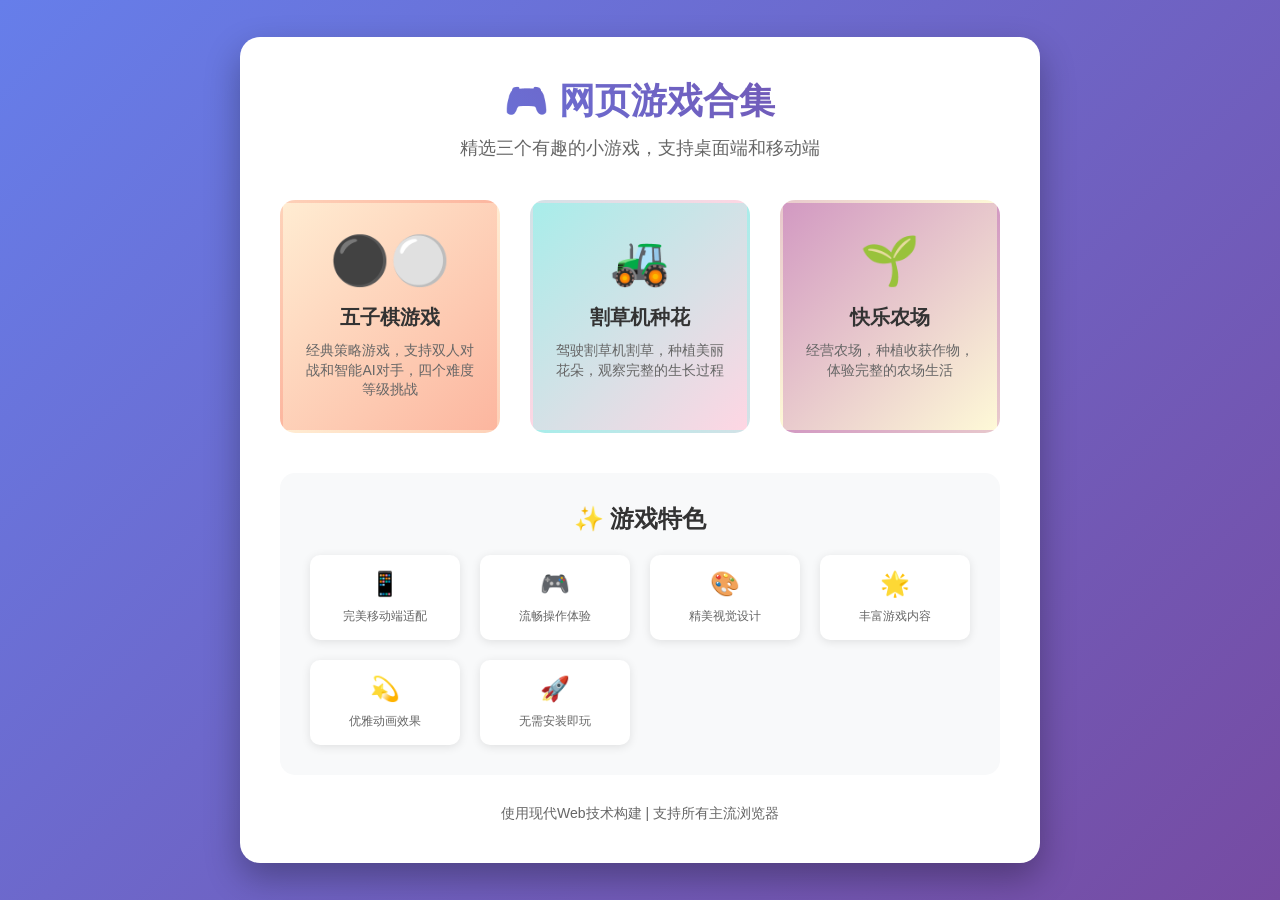
==== index.html @ a4f5aa7b "添加游戏主页和优化Vercel部署配置 - 创建精美的游戏选择主页 - 更新Vercel配置支持多游戏路由 - 添加完整的农作物生长系统 - 支持三个游戏的独立访问路径 - 优化移动端用户体验  部署" ====
<!DOCTYPE html>
<html lang="zh-CN">
<head>
    <meta charset="UTF-8">
    <meta name="viewport" content="width=device-width, initial-scale=1.0">
    <title>网页游戏合集</title>
    <style>
        * {
            margin: 0;
            padding: 0;
            box-sizing: border-box;
        }

        body {
            font-family: Arial, sans-serif;
            background: linear-gradient(135deg, #667eea 0%, #764ba2 100%);
            min-height: 100vh;
            display: flex;
            justify-content: center;
            align-items: center;
            padding: 20px;
        }

        .game-container {
            background: white;
            border-radius: 20px;
            box-shadow: 0 15px 35px rgba(0, 0, 0, 0.3);
            padding: 40px;
            max-width: 800px;
            width: 100%;
            text-align: center;
        }

        .header {
            margin-bottom: 40px;
        }

        .title {
            font-size: 36px;
            color: #333;
            margin-bottom: 10px;
            font-weight: bold;
            background: linear-gradient(45deg, #667eea, #764ba2);
            -webkit-background-clip: text;
            -webkit-text-fill-color: transparent;
            background-clip: text;
        }

        .subtitle {
            font-size: 18px;
            color: #666;
        }

        .games-grid {
            display: grid;
            grid-template-columns: repeat(auto-fit, minmax(220px, 1fr));
            gap: 30px;
            margin-bottom: 40px;
        }

        .game-card {
            background: linear-gradient(135deg, #f5f7fa 0%, #c3cfe2 100%);
            border-radius: 15px;
            padding: 30px 20px;
            text-decoration: none;
            color: #333;
            transition: all 0.3s ease;
            border: 3px solid transparent;
            position: relative;
            overflow: hidden;
        }

        .game-card:hover {
            transform: translateY(-5px);
            box-shadow: 0 10px 25px rgba(0, 0, 0, 0.2);
            border-color: #667eea;
        }

        .game-icon {
            font-size: 48px;
            margin-bottom: 15px;
            display: block;
        }

        .game-title {
            font-size: 20px;
            font-weight: bold;
            margin-bottom: 10px;
            color: #333;
        }

        .game-description {
            font-size: 14px;
            color: #666;
            line-height: 1.4;
        }

        .game-card::before {
            content: '';
            position: absolute;
            top: 0;
            left: -100%;
            width: 100%;
            height: 100%;
            background: linear-gradient(90deg, transparent, rgba(255,255,255,0.4), transparent);
            transition: left 0.5s;
        }

        .game-card:hover::before {
            left: 100%;
        }

        .features {
            background: #f8f9fa;
            border-radius: 15px;
            padding: 30px;
            margin-bottom: 30px;
        }

        .features-title {
            font-size: 24px;
            color: #333;
            margin-bottom: 20px;
            font-weight: bold;
        }

        .features-grid {
            display: grid;
            grid-template-columns: repeat(auto-fit, minmax(150px, 1fr));
            gap: 20px;
        }

        .feature-item {
            text-align: center;
            padding: 15px;
            background: white;
            border-radius: 10px;
            box-shadow: 0 2px 10px rgba(0, 0, 0, 0.1);
        }

        .feature-icon {
            font-size: 24px;
            margin-bottom: 8px;
            display: block;
        }

        .feature-text {
            font-size: 12px;
            color: #666;
            font-weight: 500;
        }

        .footer {
            color: #666;
            font-size: 14px;
        }

        @media (max-width: 768px) {
            .game-container {
                padding: 20px;
            }

            .title {
                font-size: 28px;
            }

            .games-grid {
                grid-template-columns: 1fr;
                gap: 20px;
            }

            .features-grid {
                grid-template-columns: repeat(2, 1fr);
            }
        }

        .game-card.gomoku {
            background: linear-gradient(135deg, #ffecd2 0%, #fcb69f 100%);
        }

        .game-card.lawnmower {
            background: linear-gradient(135deg, #a8edea 0%, #fed6e3 100%);
        }

        .game-card.farm {
            background: linear-gradient(135deg, #d299c2 0%, #fef9d7 100%);
        }
    </style>
</head>
<body>
    <div class="game-container">
        <div class="header">
            <h1 class="title">🎮 网页游戏合集</h1>
            <p class="subtitle">精选三个有趣的小游戏，支持桌面端和移动端</p>
        </div>

        <div class="games-grid">
            <a href="gomoku.html" class="game-card gomoku">
                <span class="game-icon">⚫⚪</span>
                <h3 class="game-title">五子棋游戏</h3>
                <p class="game-description">经典策略游戏，支持双人对战和智能AI对手，四个难度等级挑战</p>
            </a>

            <a href="lawn-mower-game.html" class="game-card lawnmower">
                <span class="game-icon">🚜</span>
                <h3 class="game-title">割草机种花</h3>
                <p class="game-description">驾驶割草机割草，种植美丽花朵，观察完整的生长过程</p>
            </a>

            <a href="farm-game.html" class="game-card farm">
                <span class="game-icon">🌱</span>
                <h3 class="game-title">快乐农场</h3>
                <p class="game-description">经营农场，种植收获作物，体验完整的农场生活</p>
            </a>
        </div>

        <div class="features">
            <h3 class="features-title">✨ 游戏特色</h3>
            <div class="features-grid">
                <div class="feature-item">
                    <span class="feature-icon">📱</span>
                    <span class="feature-text">完美移动端适配</span>
                </div>
                <div class="feature-item">
                    <span class="feature-icon">🎮</span>
                    <span class="feature-text">流畅操作体验</span>
                </div>
                <div class="feature-item">
                    <span class="feature-icon">🎨</span>
                    <span class="feature-text">精美视觉设计</span>
                </div>
                <div class="feature-item">
                    <span class="feature-icon">🌟</span>
                    <span class="feature-text">丰富游戏内容</span>
                </div>
                <div class="feature-item">
                    <span class="feature-icon">💫</span>
                    <span class="feature-text">优雅动画效果</span>
                </div>
                <div class="feature-item">
                    <span class="feature-icon">🚀</span>
                    <span class="feature-text">无需安装即玩</span>
                </div>
            </div>
        </div>

        <div class="footer">
            <p>使用现代Web技术构建 | 支持所有主流浏览器</p>
        </div>
    </div>

    <script>
        // 添加页面加载动画
        document.addEventListener('DOMContentLoaded', function() {
            const cards = document.querySelectorAll('.game-card');
            cards.forEach((card, index) => {
                card.style.opacity = '0';
                card.style.transform = 'translateY(20px)';

                setTimeout(() => {
                    card.style.transition = 'all 0.6s ease';
                    card.style.opacity = '1';
                    card.style.transform = 'translateY(0)';
                }, index * 200);
            });
        });
    </script>
</body>
</html>
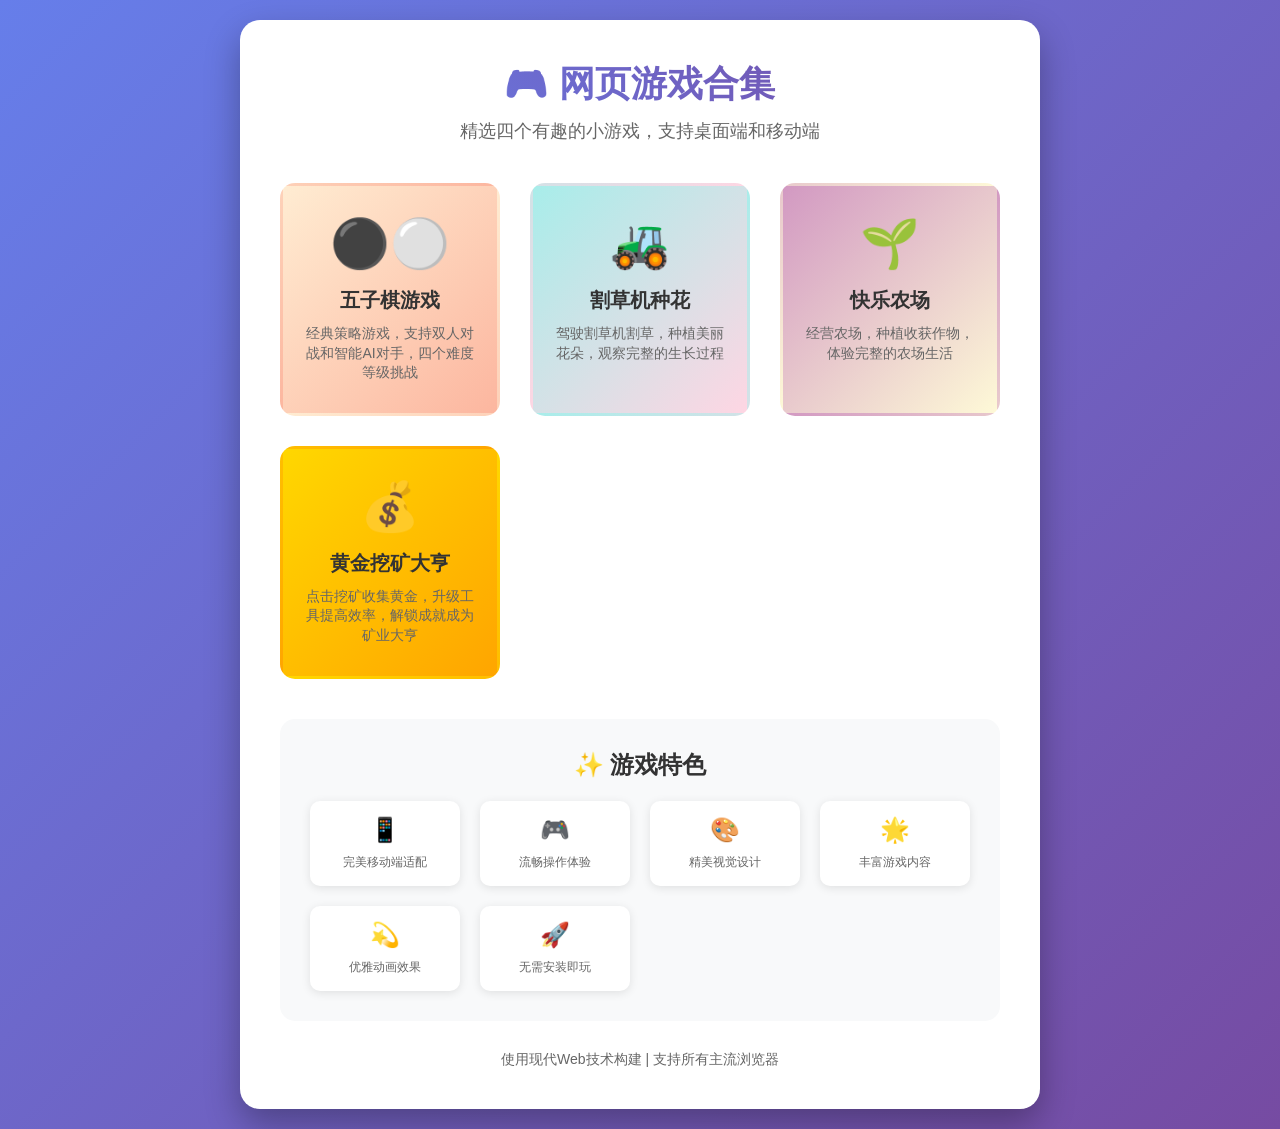
==== commit bd736b8d: "将黄金挖矿游戏集成到游戏合集中 - 更新index.html添加黄金挖矿游戏入口 - 重命名CSS和JS文件避免与其他游戏冲突 - 修复文件引用路径确保游戏正常运行 - 更新Vercel配置支持新的游" ====
--- a/index.html
+++ b/index.html
@@ -185,33 +185,43 @@
         .game-card.farm {
             background: linear-gradient(135deg, #d299c2 0%, #fef9d7 100%);
         }
+
+        .game-card.goldmining {
+            background: linear-gradient(135deg, #FFD700 0%, #FFA500 100%);
+        }
     </style>
 </head>
 <body>
     <div class="game-container">
         <div class="header">
             <h1 class="title">🎮 网页游戏合集</h1>
-            <p class="subtitle">精选三个有趣的小游戏，支持桌面端和移动端</p>
+            <p class="subtitle">精选四个有趣的小游戏，支持桌面端和移动端</p>
         </div>
 
         <div class="games-grid">
-            <a href="gomoku.html" class="game-card gomoku">
+            <a href="gomoku.html" class="game-card gomoku" onclick="navigateToGame('gomoku.html'); return false;">
                 <span class="game-icon">⚫⚪</span>
                 <h3 class="game-title">五子棋游戏</h3>
                 <p class="game-description">经典策略游戏，支持双人对战和智能AI对手，四个难度等级挑战</p>
             </a>
 
-            <a href="lawn-mower-game.html" class="game-card lawnmower">
+            <a href="lawn-mower-game.html" class="game-card lawnmower" onclick="navigateToGame('lawn-mower-game.html'); return false;">
                 <span class="game-icon">🚜</span>
                 <h3 class="game-title">割草机种花</h3>
                 <p class="game-description">驾驶割草机割草，种植美丽花朵，观察完整的生长过程</p>
             </a>
 
-            <a href="farm-game.html" class="game-card farm">
+            <a href="farm-game.html" class="game-card farm" onclick="navigateToGame('farm-game.html'); return false;">
                 <span class="game-icon">🌱</span>
                 <h3 class="game-title">快乐农场</h3>
                 <p class="game-description">经营农场，种植收获作物，体验完整的农场生活</p>
             </a>
+
+            <a href="gold-mining.html" class="game-card goldmining" onclick="navigateToGame('gold-mining.html'); return false;">
+                <span class="game-icon">💰</span>
+                <h3 class="game-title">黄金挖矿大亨</h3>
+                <p class="game-description">点击挖矿收集黄金，升级工具提高效率，解锁成就成为矿业大亨</p>
+            </a>
         </div>
 
         <div class="features">
@@ -250,6 +260,47 @@
     </div>
 
     <script>
+        // 游戏导航函数
+        function navigateToGame(gameUrl) {
+            // 显示加载提示
+            showLoadingMessage();
+
+            // 延迟跳转，让用户看到反馈
+            setTimeout(() => {
+                window.location.href = gameUrl;
+            }, 500);
+        }
+
+        function showLoadingMessage() {
+            // 创建加载提示
+            const loadingDiv = document.createElement('div');
+            loadingDiv.id = 'loading-message';
+            loadingDiv.innerHTML = `
+                <div style="
+                    position: fixed;
+                    top: 0;
+                    left: 0;
+                    width: 100%;
+                    height: 100%;
+                    background: rgba(0,0,0,0.8);
+                    display: flex;
+                    justify-content: center;
+                    align-items: center;
+                    z-index: 10000;
+                    color: white;
+                    font-size: 24px;
+                    text-align: center;
+                ">
+                    <div>
+                        <div style="font-size: 48px; margin-bottom: 20px;">🎮</div>
+                        <div>游戏加载中...</div>
+                        <div style="font-size: 14px; margin-top: 10px; opacity: 0.7;">请稍候</div>
+                    </div>
+                </div>
+            `;
+            document.body.appendChild(loadingDiv);
+        }
+
         // 添加页面加载动画
         document.addEventListener('DOMContentLoaded', function() {
             const cards = document.querySelectorAll('.game-card');
@@ -264,6 +315,14 @@
                 }, index * 200);
             });
         });
+
+        // 移除加载消息（如果存在）
+        window.addEventListener('load', function() {
+            const loadingMessage = document.getElementById('loading-message');
+            if (loadingMessage) {
+                loadingMessage.remove();
+            }
+        });
     </script>
 </body>
 </html>
